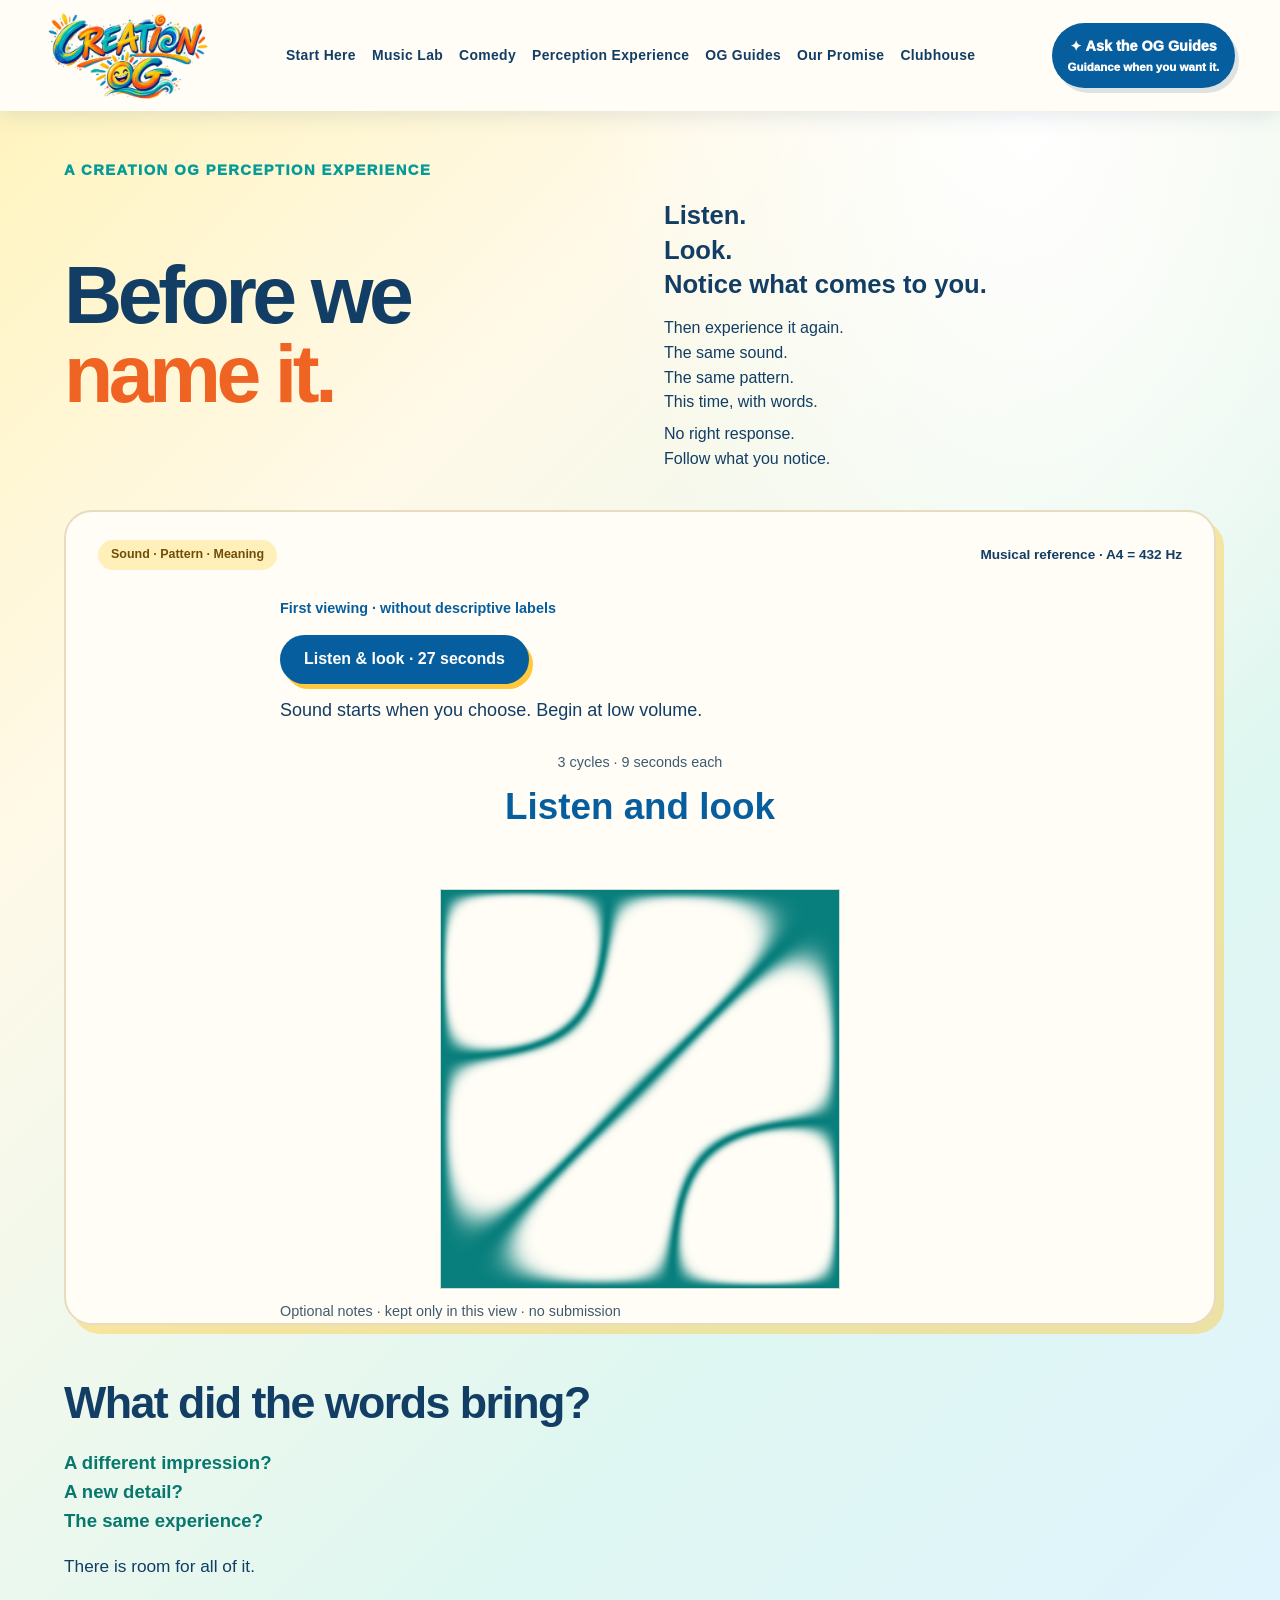
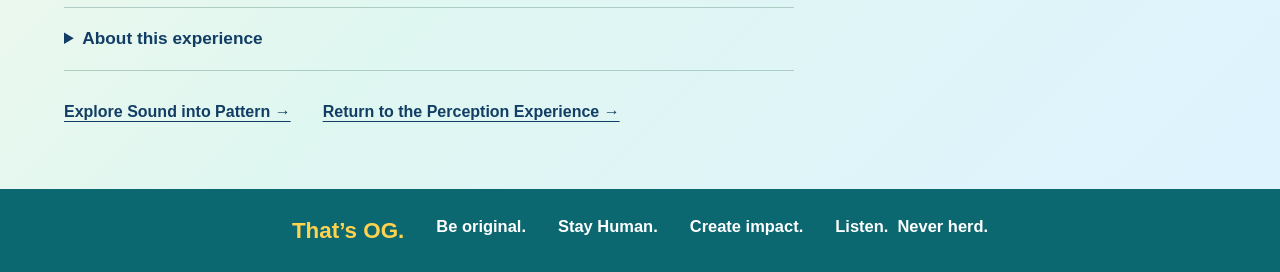
==== before-we-name-it/index.html @ 6d10de68 "Add Before We Name It perception experience with three-cycle comparisons" ====
<!doctype html>
<html lang="en"><head>
<meta charset="utf-8"><meta name="viewport" content="width=device-width, initial-scale=1">
<title>Before We Name It — Creation OG</title>
<meta name="description" content="Listen and look, then experience the same sound and pattern with words. A human-led exploration of perception and meaning from Creation OG.">
<link rel="canonical" href="https://www.creationog.com/before-we-name-it/">
<link rel="stylesheet" href="../assets/site.css">
<link rel="stylesheet" href="../assets/music-lab.css?v=20260930-law">
<link rel="stylesheet" href="../assets/comedy.css?v=20261001b">
<link rel="stylesheet" href="../assets/wave-mapping.css?v=20261022-brand1">
<link rel="stylesheet" href="../assets/before-we-name-it.css?v=20261022-1">
<script src="../assets/before-we-name-it.js?v=20261022-1" defer></script>
</head><body class="wave-page pattern-page" id="top">
<a class="wave-skip" href="#before-we-name-it">Skip to the listening experience</a>
<header class="site-nav"><a class="brand" href="../#top" aria-label="Creation OG home"><img src="../003_creation_og_wordmark.webp" alt="Creation OG"></a><nav aria-label="Main navigation"><a href="../#portals">Start Here</a><a href="../music-lab/">Music Lab</a><a href="../human-comedy-department/">Comedy</a><a href="../#perception">Perception Experience</a><a href="../#guides">OG Guides</a><a href="../#promise">Our Promise</a><a href="../#clubhouse">Clubhouse</a></nav><button class="guides-button" data-guides>✦ Ask the OG Guides<span>Guidance when you want it.</span></button></header>
<main class="wave-main">
<section class="wave-intro" aria-labelledby="meaning-title">
<p class="eyebrow">A CREATION OG PERCEPTION EXPERIENCE</p>
<h1 id="meaning-title">Before we <span>name it.</span></h1>
<div class="wave-intro-copy"><p class="wave-invitation">Listen.<br>Look.<br>Notice what comes to you.</p><p class="wave-intro-note">Then experience it again.<br>The same sound.<br>The same pattern.<br>This time, with words.</p><p class="wave-intro-note">No right response.<br>Follow what you notice.</p></div>
</section>
<section class="wave-experience meaning-experience" aria-label="Sound, pattern, and words">
<div class="wave-heading-row"><span class="wave-badge">Sound · Pattern · Meaning</span><span class="wave-tuning">Musical reference · A4 = 432 Hz</span></div>
<div id="before-we-name-it">
  <div id="meaning-step" class="text-small">First viewing · without descriptive labels</div>
  <div class="viz-controls" style="margin-top:16px">
    <button type="button" class="wave-listen" id="csp-play">Listen &amp; look · 27 seconds</button>
    <button type="button" class="wave-listen" id="meaning-next" hidden>Continue with labels</button>
  </div>
  <div id="csp-status" role="status" style="margin-top:12px;min-height:2em">Sound starts when you choose. Begin at low volume.</div>
  <div id="meaning-cycle" class="text-small text-center tabular-nums">3 cycles · 9 seconds each</div>
  <h2 id="meaning-label" aria-live="polite" class="text-center" style="min-height:2.5em;margin:12px 0 0">Listen and look</h2>
  <canvas id="csp-field" width="320" height="320" role="img" aria-label="An animated abstract pattern synchronized with the sound." style="display:block;width:min(100%,400px);height:auto;margin:12px auto;border:1px solid var(--border)"></canvas>
  <div id="meaning-before" hidden style="margin-top:16px">
    <label class="form-label" for="meaning-first">What did you notice before we gave it a name?</label>
    <textarea class="form-control" id="meaning-first" rows="3" placeholder="Your words, if you want to write them…" maxlength="4000" autocomplete="off"></textarea>
  </div>
  <div id="meaning-after" hidden style="margin-top:16px">
    <details style="margin-bottom:16px"><summary>Words shown during playback</summary><ol><li>Steady</li><li>Becoming less steady</li><li>Fluctuating</li><li>Becoming steadier</li><li>Steady again</li></ol></details>
    <label class="form-label" for="meaning-second">Did the words change what you noticed—or how you described it?</label>
    <textarea class="form-control" id="meaning-second" rows="3" placeholder="A difference, no difference, or uncertainty—all are welcome." maxlength="4000" autocomplete="off"></textarea>
  </div>
  <div class="text-small text-muted" style="margin-top:12px">Optional notes · kept only in this view · no submission</div>
  <span id="csp-color" aria-hidden="true" style="color:var(--viz-series-1);display:none"></span>
  <span id="csp-base" aria-hidden="true" style="color:var(--background);display:none"></span>
</div>
<noscript><p>This experience needs JavaScript to play the sound and changing pattern.</p></noscript>
</section>
<section class="wave-reflection"><h2>What did the words bring?</h2><p>A different impression?<br>A new detail?<br>The same experience?</p><p>There is room for all of it.</p>
<details class="wave-meaning"><summary>About this experience</summary><p>This is a small exploration of sound, language, and attention. Each viewing repeats the same nine-second sound and pattern three times. The second adds descriptive words.</p><p>Repetition and familiarity can also change what you notice. This experience invites reflection; it does not isolate or measure an effect caused by words.</p><p>The picture is a cymatics-inspired mathematical model, not a recording of sand or water. Its pattern follows the same signals used to make the sound.</p><p>Creation OG is a human-led exploration of music, meaning,<br>and connection through collaboration with AI.</p></details>
<div class="meaning-links"><a href="../sound-into-pattern/">Explore Sound into Pattern →</a><a href="../#perception">Return to the Perception Experience →</a></div>
</section></main>
<footer><strong>That’s OG.</strong><span>Be original.</span><span>Stay Human.</span><span>Create impact.</span><span>Listen.&nbsp;&nbsp;Never herd.</span></footer>
<div class="guides-panel" data-guides-panel hidden><button class="guides-close" data-guides-close aria-label="Close OG Guides preview">×</button><p class="eyebrow">OG GUIDES · FIRST-LOOK PREVIEW</p><h2>What are you bringing?</h2><p>This preview shows how different Guides can illuminate different parts of the same situation. <strong>It does not make the decision for you.</strong></p><div class="guide-starts"><button data-guide-mode="idea">I have an idea</button><button data-guide-mode="decision">I’m making a decision</button><button data-guide-mode="question">I have a question</button><button data-guide-mode="stuck">Something isn’t working</button><button data-guide-mode="curious">I’m just curious</button></div><div class="guide-response" data-guide-response><p><strong>Choose what you’re bringing.</strong></p><p>We’ll shine a few different lights on it.</p></div><p class="guides-boundary"><strong>First-look preview only.</strong> These are example Guide prompts, not the full OG Guides system. Nothing entered here is submitted or stored.</p></div><div class="guides-backdrop" data-guides-backdrop hidden></div>
<script src="../assets/first-encounter.js"></script>
<script src="../assets/launch-readiness.js"></script>
</body></html>
---- assets/site.css ----
:root{--ink:#123d64;--navy:#075e9e;--orange:#f06423;--sun:#ffc83d;--teal:#079b98;--cream:#fff8e8;--paper:#fffdf6;--purple:#7650a5;--line:#e7d7b7}*{box-sizing:border-box}html{scroll-behavior:smooth;scroll-padding-top:110px}body{margin:0;background:var(--cream);color:var(--ink);font-family:"Trebuchet MS",Arial,sans-serif;font-size:18px;line-height:1.6}img{display:block;max-width:100%;height:auto}a{color:inherit}button{font:inherit}.site-nav{position:sticky;top:0;z-index:50;min-height:92px;padding:9px 3vw;display:flex;align-items:center;gap:28px;background:rgba(255,253,246,.97);box-shadow:0 3px 22px #123d6420}.brand{width:195px}.site-nav nav{display:flex;justify-content:center;gap:28px;flex:1}.site-nav nav a{text-decoration:none;font-size:1rem;font-weight:900;white-space:nowrap}.guides-button,.primary-button{border:0;cursor:pointer;background:var(--navy);color:#fff;border-radius:999px;padding:14px 22px;font-weight:1000;box-shadow:4px 5px 0 #123d6424}.guides-button span{display:block;font-size:.72rem}.eyebrow{font-size:.96rem;letter-spacing:.12em;font-weight:1000;color:#d94d16;margin:0 0 12px}.welcome-threshold{min-height:calc(100vh - 92px);display:grid;grid-template-columns:1.08fr .92fr;align-items:center;gap:42px;padding:48px 5vw;background:radial-gradient(circle at 75% 22%,#fff 0 9%,transparent 31%),linear-gradient(135deg,#fff4bf,#fff9e8 44%,#dff7f1 74%,#dff3ff);overflow:hidden}.welcome-copy{max-width:900px}.welcome-overline{font-size:1.55rem;font-weight:1000;color:var(--teal);letter-spacing:.08em;margin:0 0 7px}.welcome-copy h1{font-size:clamp(5.2rem,8vw,8.7rem);line-height:.79;letter-spacing:-.06em;margin:.04em 0 .22em}.welcome-copy h1 em{font-style:normal;color:var(--orange)}.welcome-body{font-size:1.34rem;max-width:55ch;margin:0 0 16px}.welcome-what{font-size:1.13rem;line-height:1.45;max-width:760px;background:rgba(255,255,255,.84);padding:19px 22px;border-left:7px solid var(--sun);border-radius:0 18px 18px 0;box-shadow:0 8px 24px #123d6412}.welcome-what p{margin:0 0 8px}.welcome-what p:last-child{margin-bottom:0}.welcome-what strong:first-child{color:var(--teal);font-size:1.12em}.welcome-pledge{display:grid;grid-template-columns:repeat(5,minmax(0,1fr));gap:10px;margin:23px 0}.welcome-pledge span{display:flex;min-height:105px;flex-direction:column;justify-content:center;background:#fff;padding:13px 12px;border-radius:18px;border:1px solid #e8d8b6;box-shadow:0 7px 18px #123d6413;text-align:center}.welcome-pledge b{display:block;color:var(--teal);font-size:1.02rem;line-height:1.15;margin-bottom:6px}.welcome-pledge small{display:block;font-size:.78rem;line-height:1.3;color:#405b70}.welcome-actions{display:flex;gap:12px;flex-wrap:wrap}.welcome-enter,.welcome-guides{border:0;text-decoration:none;color:#fff;padding:14px 22px;border-radius:999px;font-weight:1000;cursor:pointer}.welcome-enter{background:var(--teal);box-shadow:5px 6px 0 var(--sun)}.welcome-guides{background:var(--navy)}.welcome-art{position:relative;min-height:590px;display:grid;place-items:center}.welcome-world{position:relative;width:min(520px,90%);aspect-ratio:1/1;display:grid;place-items:center}.welcome-world:before{content:"";position:absolute;inset:10%;border-radius:50%;background:radial-gradient(circle,#fff7b8 0 24%,#dff7f1 25% 47%,transparent 48%);box-shadow:0 0 70px #ffc83d55}.welcome-world img{position:relative;z-index:2;width:100%;filter:drop-shadow(0 16px 14px #123d641c)}.welcome-orbit{position:absolute;z-index:3;background:#fffdf6;border:2px solid #fff;padding:7px 11px;border-radius:999px;font-size:.75rem;font-weight:1000;letter-spacing:.08em;box-shadow:0 6px 14px #123d6420}.orbit-one{top:10%;left:3%;color:var(--purple);transform:rotate(-7deg)}.orbit-two{top:20%;right:-1%;color:var(--orange);transform:rotate(5deg)}.orbit-three{bottom:17%;left:-2%;color:var(--teal);transform:rotate(5deg)}.orbit-four{bottom:7%;right:6%;color:var(--navy);transform:rotate(-5deg)}.welcome-sign,.og-stamp{position:absolute;background:#fffdf6;padding:15px 18px;box-shadow:6px 7px 0 var(--sun);font-weight:900}.welcome-sign{right:2%;bottom:3%;transform:rotate(2deg)}.welcome-sign b,.og-stamp b{color:var(--orange)}.og-stamp{left:2%;top:4%;transform:rotate(-3deg)}.og-stamp b{display:block;font-size:1.3rem}.og-stamp span{font-size:.82rem}.section-intro{max-width:1000px;margin:0 auto 34px;text-align:center}.section-intro h2,.lab-copy h2,.guides-copy h2,.promise-copy h2{font-size:clamp(2.6rem,4.2vw,4.45rem);line-height:1;letter-spacing:-.04em;margin:.08em 0 .28em}.section-intro>p:not(.eyebrow){font-size:1.16rem;line-height:1.5;max-width:72ch;margin-left:auto;margin-right:auto}.portals-section{padding:82px 2.5vw 66px;background:linear-gradient(#f2eadb,#fff9ea 58%,#eaf5e5)}.portals-section .section-intro .eyebrow{font-size:1.12rem;color:#b93b10;letter-spacing:.13em;margin-bottom:10px;font-weight:1000}.portal-gallery{max-width:1610px;margin:auto;display:grid;grid-template-columns:repeat(5,minmax(0,1fr));gap:24px;align-items:start}.portal-card{border:0;background:transparent;padding:0;cursor:pointer;color:var(--ink);text-align:center;min-width:0}.portal-image{display:grid;place-items:end center;height:455px;padding:0 2px 14px;overflow:visible;transition:transform .22s ease,filter .22s ease}.portal-image img{width:100%;height:100%;object-fit:contain;object-position:center bottom;filter:drop-shadow(0 15px 12px rgba(18,61,100,.18));transform-origin:center bottom}.portal-card:nth-child(4) .portal-image img{transform:scale(.93)}.portal-card:nth-child(5) .portal-image img{transform:scale(.92)}.portal-card:hover .portal-image,.portal-card:focus-visible .portal-image{transform:translateY(-8px) scale(1.018);filter:brightness(1.04)}.portal-card:focus-visible{outline:3px solid var(--teal);outline-offset:8px;border-radius:18px}.portal-caption{display:flex;flex-direction:column;align-items:center;min-height:190px;padding:20px 8px 10px;border-top:2px solid rgba(18,61,100,.12)}.portal-caption b{font-size:1.16rem;line-height:1.18;max-width:22ch;letter-spacing:.005em;font-weight:1000}.portal-decision .portal-caption b{max-width:none;white-space:nowrap;font-size:1.08rem}.portal-caption small{font-size:.98rem;line-height:1.43;max-width:27ch;margin:10px auto 12px;color:#294b65}.portal-caption em{display:inline-flex;align-items:center;justify-content:center;min-height:32px;padding:4px 11px;border-radius:999px;background:rgba(240,100,35,.08);font-style:normal;font-size:.86rem;font-weight:1000;color:#d94d16;letter-spacing:.08em}.portal-law{display:flex;justify-content:center;align-items:center;gap:clamp(20px,3vw,50px);flex-wrap:wrap;margin:32px auto 0;font-size:1.2rem;line-height:1.35}.portal-law span{white-space:nowrap}.portal-law span:not(:last-child):after{content:"•";margin-left:clamp(20px,3vw,50px);color:var(--orange)}.portal-law b{color:var(--teal)}.number-lab-feature{padding:100px 6vw;display:grid;grid-template-columns:.92fr 1.08fr;gap:65px;align-items:center;background:linear-gradient(135deg,#dff6f3,#fff5ce)}.lab-art img{max-height:610px;margin:auto;filter:drop-shadow(0 18px 14px #123d6420)}.lab-copy>p{font-size:1.08rem}.lab-question{font-size:1.55rem!important;font-weight:1000;color:var(--purple);margin:.1em 0 .7em}.lab-lead,.lab-lead-second{font-size:1.25rem!important;font-weight:900;color:var(--teal);margin:.45em 0}.lab-lead-second{margin-top:1.15em}.lab-reassurance{margin:25px 0 20px;padding:19px 22px;background:rgba(255,255,255,.74);border-left:6px solid var(--sun);border-radius:0 16px 16px 0}.lab-reassurance p{font-size:1.08rem;margin:0 0 13px}.lab-reassurance p:last-child{margin-bottom:0}.lab-principles{display:flex;flex-wrap:wrap;gap:10px;margin:24px 0}.lab-principles span{background:#fff;padding:12px 16px;border-radius:999px;font-size:1rem;font-weight:900;box-shadow:0 5px 12px #123d6410}.lab-enter{display:inline-block;background:var(--purple);color:#fff;text-decoration:none;padding:15px 23px;border-radius:999px;font-weight:1000;box-shadow:5px 6px 0 var(--sun)}.guides-section{padding:90px 6vw;display:grid;grid-template-columns:.62fr 1.38fr;gap:65px;align-items:center;background:#fff}.guides-art{position:relative;display:grid;place-items:center}.guides-art img{max-height:390px;margin:70px auto 0}.og-guides-mark{position:absolute;top:0;left:50%;transform:translateX(-50%) rotate(-3deg);z-index:3;display:flex;align-items:center;gap:7px;background:#fff8d5;border:3px solid var(--sun);border-radius:26px;padding:8px 14px 8px 10px;box-shadow:6px 7px 0 #dcefe9;white-space:nowrap}.og-sun{display:grid;place-items:center;width:58px;height:58px;border-radius:50%;background:var(--sun);font-size:2.05rem;box-shadow:0 0 0 7px #ffdd62,0 0 0 11px #fff}.og-letters{font-size:2rem;font-weight:1000;color:var(--orange);letter-spacing:-.08em}.og-guides-word{font-size:1.2rem;font-weight:1000;color:var(--navy);letter-spacing:.08em}.guides-copy>p:not(.eyebrow){font-size:1.12rem;max-width:65ch}.guide-list{display:grid;grid-template-columns:1fr 1fr;gap:10px;margin:24px 0}.guide-list span{background:#eef8f5;padding:14px 16px;border-radius:14px}.guide-list b{color:var(--teal)}.guides-rule{font-size:1.2rem}.guides-rule strong{color:var(--orange)}.promise-section{padding:90px 5vw 65px;background:linear-gradient(#fff8e8,#fff)}.promise-copy{text-align:center;max-width:900px;margin:0 auto 38px}.promise-copy>p:not(.eyebrow){font-size:1.1rem}.promise-grid{max-width:1200px;margin:auto;display:grid;grid-template-columns:repeat(4,1fr);gap:15px}.promise-grid article{background:#fff;border:1px solid var(--line);padding:22px;border-radius:20px}.promise-grid b{color:var(--teal);font-size:1.08rem}.promise-grid p{font-size:.94rem}.promise-bottom{max-width:900px;margin:36px auto 0;display:flex;align-items:center;justify-content:center;gap:28px}.promise-bottom img{width:330px}.promise-bottom b{display:block;color:var(--orange);font-size:1.15rem}.promise-bottom span{font-size:.92rem}footer{background:#0b6870;color:#fff;padding:24px 5vw;display:flex;justify-content:center;gap:20px 32px;flex-wrap:wrap;font-weight:900}footer strong{color:#ffd34d;font-size:1.4rem}.guides-panel{position:fixed;z-index:101;right:26px;top:110px;width:min(580px,calc(100% - 52px));max-height:calc(100vh - 135px);overflow:auto;background:var(--paper);border-radius:30px;padding:38px;box-shadow:0 28px 90px #123d6450}.guides-panel h2{font-size:2.5rem;line-height:1}.guides-close{position:absolute;right:18px;top:12px;border:0;background:none;font-size:2.2rem;cursor:pointer}.guide-starts{display:grid;grid-template-columns:1fr 1fr;gap:9px}.guide-starts button{border:2px solid #d8e4e3;background:#eef8f5;border-radius:14px;padding:13px;font-weight:900;cursor:pointer;color:var(--ink)}.guide-starts button.active{border-color:var(--teal);background:#d8f0e8}.guide-response{background:#fff3cf;padding:20px;border-radius:16px;margin-top:15px}.guides-boundary{font-size:.82rem}.guides-backdrop{position:fixed;z-index:100;inset:0;background:#0a2a4250}[hidden]{display:none!important}@media(max-width:1250px){.welcome-threshold{grid-template-columns:1fr}.welcome-art{min-height:500px}.welcome-pledge{grid-template-columns:repeat(3,1fr)}.portal-gallery{grid-template-columns:repeat(3,minmax(0,1fr));max-width:1020px}.portal-image{height:500px}.portal-card:nth-child(4) .portal-image img,.portal-card:nth-child(5) .portal-image img{transform:scale(.96)}.portal-decision .portal-caption b{white-space:normal}.site-nav nav{gap:18px}}@media(max-width:900px){.site-nav nav{display:none}.guides-button{margin-left:auto}.number-lab-feature,.guides-section{grid-template-columns:1fr}.welcome-pledge{grid-template-columns:repeat(2,1fr)}.portal-gallery{grid-template-columns:repeat(2,minmax(0,1fr));max-width:720px}.portal-image{height:520px}.portal-card:nth-child(4) .portal-image img,.portal-card:nth-child(5) .portal-image img{transform:scale(.98)}.promise-grid{grid-template-columns:1fr 1fr}.desktop-break{display:none}}@media(max-width:620px){body{font-size:17px}.site-nav{position:relative}.brand{width:145px}.guides-button span{display:none}.welcome-threshold{padding:42px 20px;display:block}.welcome-copy h1{font-size:clamp(4.4rem,20vw,6.4rem)}.welcome-overline{font-size:1.2rem}.welcome-body{font-size:1.12rem}.welcome-pledge{grid-template-columns:1fr}.welcome-art{min-height:430px;margin-top:28px}.welcome-world{width:min(400px,94%)}.welcome-orbit{font-size:.68rem}.portals-section,.number-lab-feature,.guides-section,.promise-section{padding:68px 18px}.portal-gallery{grid-template-columns:1fr;max-width:410px}.portal-image{height:auto;max-height:590px}.portal-image img{height:auto;max-height:590px}.portal-card:nth-child(4) .portal-image img,.portal-card:nth-child(5) .portal-image img{transform:none}.portal-caption{min-height:auto;padding-bottom:30px}.portal-caption b{font-size:1.22rem}.portal-caption small{font-size:1.02rem}.portal-law{display:grid;gap:12px;font-size:1.08rem}.portal-law span:not(:last-child):after{content:"";margin:0}.guide-list,.promise-grid{grid-template-columns:1fr}.promise-bottom{display:block;text-align:center}.promise-bottom img{margin:auto}.guides-panel{right:12px;top:85px;width:calc(100% - 24px);padding:30px 20px}.guide-starts{grid-template-columns:1fr}.og-guides-mark{position:relative;top:auto;left:auto;transform:rotate(-3deg);margin-bottom:8px}.guides-art img{margin-top:12px}.desktop-break{display:none}}
---- assets/music-lab.css ----
/* Music Lab extends the existing Creation OG palette and open-door design. */
.music-home{display:grid;grid-template-columns:.8fr 1.2fr;align-items:center;gap:6vw;padding:85px 8vw;background:#fff6df}.music-home-art{max-width:480px;transform:rotate(-2deg)}.music-home-art img{border-radius:16px;box-shadow:12px 14px 0 #ffc83d}.music-home h2{font-size:clamp(2.5rem,4.4vw,4.7rem);line-height:1.05;letter-spacing:-.04em;margin:10px 0 24px}.music-home-copy>p:not(.eyebrow):not(.music-small){max-width:56ch;font-size:1.15rem}.music-button{display:inline-flex;align-items:center;justify-content:center;min-height:52px;border-radius:999px;background:#075e9e;color:white;padding:15px 24px;text-decoration:none;font-size:.93rem;font-weight:900;letter-spacing:.035em;box-shadow:5px 6px 0 #ffc83d;line-height:1.4;text-align:center}.music-button:hover{background:#123d64}.music-text-link{font-weight:900;text-underline-offset:5px}.music-small{font-size:.9rem;line-height:1.65;color:#405b70;max-width:76ch;margin-top:24px}.music-skip{position:fixed;top:12px;left:12px;z-index:100;padding:14px 22px;background:white;transform:translateY(-180%)}.music-skip:focus{transform:translateY(0)}.music-page .site-nav nav{justify-content:flex-end}.music-hero{display:grid;grid-template-columns:1.15fr .85fr;align-items:center;gap:6vw;padding:70px 7vw 85px;background:linear-gradient(125deg,#fff4bf,#fff9e8 56%,#e4f4ee)}.music-hero h1{font-size:clamp(3.1rem,5.25vw,5.7rem);line-height:1.06;letter-spacing:-.055em;margin:20px 0 28px}.music-hero h1 em{font-style:normal;color:#bf4618}.music-hero-copy>p:not(.eyebrow){max-width:53ch}.music-lead{font-size:1.35rem;line-height:1.55}.music-actions{display:flex;align-items:center;flex-wrap:wrap;gap:22px;margin:30px 0}.music-cover{margin:0;transform:rotate(2deg)}.music-cover img{border-radius:12px;box-shadow:14px 15px 0 #ffc83d}.music-cover figcaption{font-size:.94rem;text-align:center;margin:28px 0 0}.music-section{padding:85px max(7vw,calc((100vw - 1200px)/2))}.music-section h2,.music-closing h2{font-size:clamp(2.5rem,4.1vw,4.1rem);line-height:1.08;letter-spacing:-.04em;margin:12px 0 22px}.music-section h3{font-size:1.5rem;line-height:1.2;margin:12px 0 18px}.music-section-heading{max-width:850px;margin-bottom:28px}.music-listen{background:#fffdf6}.music-listen-layout{display:grid;grid-template-columns:1.45fr .8fr;gap:70px}.music-listen-layout p:first-child{margin-top:0}.music-companion{padding:32px;background:#eaf3ef;border-radius:18px;align-self:start}.music-companion a{font-weight:900;text-underline-offset:4px}.music-companion hr{border:0;border-top:1px solid #b5c8c0;margin:27px 0}.music-artful{background:#e6f3f0}.music-two-column{display:grid;grid-template-columns:1fr 1fr;gap:55px}.music-two-column p:first-child{margin-top:0}.music-credit-example{font-size:clamp(1.4rem,2.5vw,2.15rem);line-height:1.5;padding-top:25px;border-top:1px solid #a9c9c0;margin-top:32px}.music-credit-example span{display:block;font-size:.83rem;font-weight:900;letter-spacing:.12em;margin-bottom:16px;color:#3e6261}.music-collaborate{background:#fff4da}.music-collaborate>p{max-width:78ch}.music-three-steps{display:grid;grid-template-columns:repeat(3,1fr);gap:38px;margin:40px 0}.music-three-steps article{border-top:2px solid #dfcaa1;padding-top:22px}.music-three-steps article>span{font-size:1.4rem;color:#b33f13;font-weight:900}.music-three-steps p{font-size:1.04rem}.music-growthlight{background:#fffdf6}.music-growthlight>p{max-width:86ch}.music-offerings{display:grid;grid-template-columns:repeat(3,1fr);gap:35px;margin:40px 0}.music-offerings article{padding:24px 0;border-top:3px solid #079b98}.music-offerings p{font-size:1.02rem}.music-offerings .eyebrow{font-size:.84rem;color:#096c6a}.music-membership{border-top:1px solid #d5dccc;padding:18px 0 12px;max-width:90ch}.music-closing{padding:70px 7vw 80px;text-align:center;background:#e6f3f0}.music-closing .music-button{margin-top:16px}.music-page .eyebrow,.music-home .eyebrow{color:#b83f16}.music-page a:focus-visible,.music-home a:focus-visible{outline:4px solid #123d64;outline-offset:5px}.music-page section[id]{scroll-margin-top:110px}.site-nav nav{gap:20px}
@media(max-width:1250px){.music-hero{padding:55px 5vw 65px;gap:5vw}.music-section{padding:65px 6vw}.music-home{padding:65px 6vw}.music-hero h1{font-size:clamp(3rem,5.1vw,4.2rem)}.site-nav nav{gap:14px}.site-nav nav a{font-size:.9rem}}
@media(max-width:900px){.music-hero{grid-template-columns:1fr;padding:45px 7vw 60px}.music-cover{max-width:520px;width:90%;margin:15px auto}.music-hero-copy>p:not(.eyebrow){max-width:65ch}.music-home{gap:35px}.music-home h2{font-size:2.8rem}.music-listen-layout{gap:35px;grid-template-columns:1.2fr 1fr}.music-two-column{gap:30px}.music-offerings,.music-three-steps{gap:24px}.music-section h3{font-size:1.3rem}}
@media(max-width:680px){.music-home{grid-template-columns:1fr;padding:55px 24px;gap:40px}.music-home-art{width:88%;margin:auto}.music-home-copy h2{font-size:2.7rem}.music-hero{padding:35px 24px 50px}.music-hero h1{font-size:clamp(2.55rem,9.5vw,3.8rem)}.music-lead{font-size:1.2rem}.music-section{padding:55px 24px}.music-section h2{font-size:2.55rem}.music-listen-layout,.music-two-column,.music-offerings,.music-three-steps{grid-template-columns:1fr;gap:18px}.music-listen-layout{gap:30px}.music-actions{align-items:flex-start;flex-direction:column}.music-offerings{margin:25px 0}.music-offerings article{padding:20px 0 0}.music-three-steps{margin:28px 0 35px}.music-three-steps p{margin-bottom:4px}.music-button{max-width:100%;font-size:.86rem}.music-closing{padding:55px 24px}.music-page .site-nav .brand{width:165px}.music-cover figcaption{font-size:.84rem}.music-home .music-small{font-size:.86rem}}

/* Lead with AI & I AM, followed by Carry the Sun Home. */
.music-home{grid-template-columns:1.2fr 1fr}.music-home-pair{display:grid;grid-template-columns:1fr 1fr;gap:26px;max-width:700px;transform:none}.music-home-pair figure{margin:0;min-width:0}.music-home-pair a{text-decoration:none}.music-home-pair img{box-shadow:7px 8px 0 #ffc83d}.music-home-pair figcaption{font-weight:900;font-size:1rem;line-height:1.4;margin-top:22px}.music-home-pair figcaption span{display:block;font-size:.9rem;color:#075e9e;margin-top:8px}.music-track-feature{display:grid;grid-template-columns:.85fr 1.25fr;align-items:center;gap:5vw;border-top:1px solid #e7d7b7}.music-track-art img{border-radius:14px;box-shadow:9px 10px 0 #ffc83d}.music-cover a{display:block;border-radius:12px}
@media(max-width:1000px){.music-home{grid-template-columns:1fr}.music-home-pair{width:100%;margin:0 auto}.music-home-copy{max-width:750px}.music-track-feature{gap:35px;grid-template-columns:.8fr 1.2fr}}
@media(max-width:680px){.music-home-pair{grid-template-columns:1fr;gap:38px;width:88%;max-width:390px}.music-home-pair figcaption{margin-top:20px}.music-track-feature{grid-template-columns:1fr;gap:38px}.music-track-art{width:90%;max-width:390px;margin:0 auto}}

/* Three featured releases, in the creator's chosen order. */
.music-home{grid-template-columns:1.65fr 1fr}.music-home-pair{grid-template-columns:repeat(3,minmax(0,1fr));max-width:950px;gap:22px}.music-law-feature{background:#fff4da}
@media(max-width:1000px){.music-home{grid-template-columns:1fr}}
@media(max-width:680px){.music-home-pair{grid-template-columns:1fr;max-width:390px;gap:38px}}
---- assets/comedy.css ----
.comedy-home,.comedy-hero{background:radial-gradient(ellipse at 80% 30%,#6c281d 0,transparent 60%),#28120f;color:#fff3d5;display:grid;grid-template-columns:1.1fr 1fr;gap:6vw;align-items:center;padding:72px 7vw;position:relative}
.comedy-home{border-top:7px solid #d0a354;border-bottom:7px solid #d0a354}
.comedy-home h2,.comedy-hero h1{font-family:Georgia,"Times New Roman",serif;line-height:1.04;letter-spacing:-.035em;font-size:clamp(2.7rem,4.6vw,5.2rem);margin:12px 0 24px;color:#ffe4a5}
.comedy-home p,.comedy-hero p{max-width:55ch}
.comedy-home .eyebrow,.comedy-hero .eyebrow{color:#f4c875}
.comedy-home-art{display:block;max-width:520px;width:100%;margin:auto;transform:rotate(2deg);box-shadow:0 18px 55px #0006;border:1px solid #bd955e}
.comedy-home-art img{width:100%}
.comedy-actions{display:flex;flex-wrap:wrap;gap:18px;align-items:center;margin:26px 0}
.comedy-button{display:inline-block;background:#f3c970;color:#301712;text-decoration:none;padding:14px 22px;border-radius:6px;border:2px solid #f3c970;font-weight:900;font-size:.94rem;line-height:1.45;box-shadow:4px 5px 0 #0003}
.comedy-button:hover{background:#ffe1a1;border-color:#ffe1a1;transform:translateY(-2px)}
.comedy-link{font-weight:900;text-underline-offset:5px}
.comedy-home-links{display:flex;flex-wrap:wrap;gap:10px 20px;font-size:.93rem;margin-top:25px}
.comedy-small{font-size:.87rem;line-height:1.6;opacity:.85}
.comedy-page{background:#fff8e9;color:#37231b}
.comedy-page .site-nav{color:#123d64}
.comedy-page .brand{flex-shrink:0}
.comedy-page :focus-visible,.comedy-home :focus-visible{outline:3px solid #dc813a;outline-offset:5px}
.comedy-skip{position:fixed;top:-100px;left:20px;z-index:110;background:#fff3d5;color:#28120f;padding:12px 20px}
.comedy-skip:focus{top:12px}
.comedy-hero{padding:65px 7vw;min-height:650px}
.comedy-hero-art{margin:0;max-width:570px;justify-self:end;border:1px solid #bd955e;box-shadow:0 18px 55px #0006}
.comedy-hero-art img{width:100%}
.comedy-lead{font-size:1.3rem;line-height:1.55}
.comedy-marquee{padding:20px 24px;text-align:center;background:#edd9aa;color:#553a22;letter-spacing:.08em;font-size:.82rem;font-weight:900;border-bottom:1px solid #cfb881}
.comedy-program{padding:65px 7vw 80px;max-width:1600px;margin:auto}
.comedy-program .eyebrow,.comedy-about .eyebrow{color:#8d3b2a}
.comedy-program>h2,.comedy-about h2{font:700 clamp(2.3rem,4vw,3.6rem)/1.1 Georgia,serif;margin:10px 0 20px;letter-spacing:-.025em}
.comedy-program-nav{display:flex;flex-wrap:wrap;gap:10px;margin:24px 0 40px}
.comedy-program-nav a{padding:9px 15px;border:1px solid #cba86b;text-decoration:none;font-size:.9rem;font-weight:900;border-radius:4px;background:#fffdf7}
.comedy-show{display:grid;grid-template-columns:minmax(0,.85fr) minmax(0,1.25fr);align-items:center;gap:5vw;padding:50px 0;border-top:1px solid #dbc9a4;scroll-margin-top:115px}
.comedy-show figure{margin:0;max-width:470px;width:100%}
.comedy-show figure img{width:100%;border:1px solid #c9a575;box-shadow:8px 10px 0 #ead8b3}
.comedy-show figcaption{font-size:.76rem;color:#705a46;margin-top:18px;letter-spacing:.03em}
.comedy-show h3{font-family:Georgia,serif;font-size:clamp(2rem,3.2vw,3.2rem);line-height:1.12;margin:8px 0 18px;letter-spacing:-.025em}
.comedy-show h3 span{display:block;font-size:.63em;line-height:1.3;margin-top:8px;font-style:italic;font-weight:400}
.comedy-show .comedy-hook{font-size:1.25rem;font-weight:900;line-height:1.4}
.comedy-show .comedy-number{font-size:.78rem;color:#8d3b2a;font-weight:900;letter-spacing:.12em}
.comedy-show p{max-width:64ch}
.comedy-player{width:100%;height:166px;border:0;display:block;background:#f0e7d5;margin:25px 0 12px;border-radius:6px}
.comedy-show .comedy-button{background:#803b2c;border-color:#803b2c;color:#fff6e1;font-size:.85rem;padding:11px 18px;box-shadow:3px 4px 0 #e5d0a7}
.comedy-show .comedy-button:hover{background:#622a20}
.comedy-show .comedy-actions{margin:18px 0 0;font-size:.92rem}
.comedy-about{padding:65px 7vw;background:#f0e3c7;border-top:1px solid #dbc9a4;display:grid;grid-template-columns:1fr 1fr;gap:6vw}
.comedy-about p{max-width:65ch}.comedy-about .comedy-credit{font-weight:900}
.comedy-curtain{background:#28120f;color:#fff0d0;text-align:center;padding:60px 24px}
.comedy-curtain h2{font:700 clamp(2rem,3.5vw,3.2rem)/1.15 Georgia,serif;margin:0 0 18px;color:#f3c970}
.comedy-page footer{background:#1e100d;color:#f9e8ca;font-size:.9rem}
@media(min-width:1101px){body:not(.comedy-page):not(.music-page)>.site-nav{gap:20px}body:not(.comedy-page):not(.music-page)>.site-nav .brand{flex:0 0 165px}body:not(.comedy-page):not(.music-page)>.site-nav nav{gap:16px}body:not(.comedy-page):not(.music-page)>.site-nav nav a{font-size:.87rem}body:not(.comedy-page):not(.music-page)>.site-nav .guides-button{flex-shrink:0;font-size:.9rem;padding:12px 16px}}
@media(max-width:1100px){body>.site-nav nav{gap:14px}body>.site-nav nav a{font-size:.88rem}.comedy-home,.comedy-hero{gap:35px}.comedy-home h2,.comedy-hero h1{font-size:3.5rem}}
@media(max-width:800px){.comedy-home,.comedy-hero{grid-template-columns:1fr;padding:50px 24px;gap:35px}.comedy-home-art,.comedy-hero-art{max-width:470px;justify-self:center}.comedy-home-art{transform:none}.comedy-hero{min-height:0}.comedy-hero h1,.comedy-home h2{font-size:clamp(2.7rem,8.8vw,4rem)}.comedy-program{padding:48px 24px}.comedy-show{grid-template-columns:1fr;gap:30px;padding:38px 0}.comedy-show figure{max-width:420px;margin:auto}.comedy-about{grid-template-columns:1fr;gap:20px;padding:48px 24px}.comedy-lead{font-size:1.17rem}.comedy-marquee{font-size:.73rem;letter-spacing:.04em}.comedy-program-nav{gap:8px}.comedy-program-nav a{font-size:.83rem}.comedy-show h3{font-size:2.5rem}}
@media(prefers-reduced-motion:reduce){.comedy-button:hover{transform:none}}
---- assets/wave-mapping.css ----
.wave-page{background:var(--cream);color:var(--ink)}
.wave-page button,.wave-page input,.wave-page summary{-webkit-tap-highlight-color:transparent}
.wave-skip{position:absolute;left:16px;top:-90px;padding:12px 16px;background:var(--paper);z-index:100}
.wave-skip:focus{top:12px}
.wave-main{padding:0 0 64px;background:radial-gradient(ellipse at 80% 0,#fff 0,transparent 30%),linear-gradient(135deg,#fff4bf 0,#fff9e8 25%,#dff7f1 65%,#dff3ff 100%)}
.wave-intro,.wave-experience,.wave-reflection{width:min(90%,1200px);margin-left:auto;margin-right:auto}
.wave-intro{display:grid;grid-template-columns:1fr 1fr;column-gap:48px;align-items:center;padding:48px 0 38px}
.wave-intro .eyebrow{grid-column:1/-1;color:var(--teal);font-size:.92rem;letter-spacing:.1em;margin:0 0 16px}
.wave-intro h1{font-size:clamp(3.3rem,6.3vw,5.6rem);line-height:.98;letter-spacing:-.055em;margin:0;text-wrap:balance}
.wave-intro h1 span{display:block;color:var(--orange)}
.wave-invitation{font-size:clamp(1.35rem,2vw,1.65rem);font-weight:900;line-height:1.35;margin:0 0 14px;color:var(--ink);text-wrap:balance}
.wave-invitation span{display:inline-block}
.wave-intro-note{font-size:1rem;line-height:1.55;margin:0;max-width:52ch;text-wrap:pretty}
.wave-intro-note+.wave-intro-note{margin-top:7px}
.wave-experience{background:var(--paper);padding:28px 32px 0;border:2px solid #e8dcc0;border-radius:28px;box-shadow:8px 9px 0 #ffc83d70}
.wave-heading-row{display:flex;align-items:center;justify-content:space-between;gap:10px 20px;flex-wrap:wrap;margin-bottom:22px}
.wave-badge{padding:5px 13px;border-radius:999px;background:#fff0ba;color:#704e08;font-size:.78rem;font-weight:900}
.wave-tuning{font-size:.85rem;color:var(--ink);font-weight:900}
.wave-presets{display:grid;grid-template-columns:repeat(5,minmax(0,1fr));gap:12px}
.wave-presets button{min-height:48px;padding:11px 12px;border:2px solid #c9dcd9;border-radius:14px;background:#eff8f4;color:var(--ink);font-size:.95rem;font-weight:900;line-height:1.25;cursor:pointer;transition:background .15s,border-color .15s}
.wave-presets button:hover{background:#dff4ec;border-color:var(--teal)}
.wave-presets button[aria-pressed="true"]{background:var(--navy);color:#fff;border-color:var(--navy);box-shadow:3px 4px 0 #ffc83d95}
.wave-detail{font-size:1.08rem;font-weight:900;line-height:1.5;min-height:1.5em;margin:22px 0 18px;text-wrap:pretty}
.wave-interference-control{background:#e7f5ee;border:1px solid #c6ded4;border-radius:16px;padding:16px 20px;margin:0 0 22px}
.wave-interference-control label{display:flex;justify-content:space-between;gap:12px;font-size:.95rem;font-weight:900}
.wave-interference-control output{font-variant-numeric:tabular-nums}
.wave-interference-control input{display:block;width:100%;height:42px;margin:2px 0;accent-color:var(--purple);cursor:pointer}
.wave-interference-control p{font-size:.85rem;line-height:1.5;margin:0;color:var(--ink);text-wrap:pretty}
.wave-listen-row{display:flex;align-items:center;flex-wrap:wrap;gap:12px 20px;margin-bottom:24px}
.wave-listen{border:0;border-radius:999px;background:var(--navy);color:#fff;font-size:1rem;font-weight:900;padding:13px 24px;min-height:48px;cursor:pointer;box-shadow:4px 5px 0 var(--sun)}
.wave-listen:hover{background:#084d7e}
.wave-audio-status{font-size:.85rem;color:#405b70;flex:1 1 220px;text-wrap:pretty}
.wave-legend{display:flex;flex-wrap:wrap;gap:8px 24px;font-size:.8rem;line-height:1.4}
.wave-legend>span{display:inline-flex;align-items:center;gap:8px}
.wave-key{display:inline-block;width:26px;border-top:3px solid}
.wave-key-a{border-color:#075e9e}.wave-key-b{border-color:#b24810;border-top-style:dashed}.wave-key-sum{border-color:#08776d}.wave-key-interference{border-color:#7650a5}
.wave-plot{width:100%;min-width:0;margin-top:20px}
.wave-chart{display:block;width:100%;height:auto;overflow:visible}
.wave-chart text{fill:var(--ink);font:13px "Trebuchet MS",Arial,sans-serif}
.wave-chart .wave-panel-title{font-weight:900}
.wave-chart path{fill:none;vector-effect:non-scaling-stroke}
.wave-settings{margin-top:14px;border-top:1px solid var(--line)}
.wave-settings summary{padding:22px 0;min-height:48px;font-size:1.05rem;font-weight:900;cursor:pointer}
.wave-settings-note{font-size:.9rem;color:#405b70;margin:0 0 22px;max-width:75ch;text-wrap:pretty}
.wave-control-grid{display:grid;grid-template-columns:repeat(2,minmax(0,1fr));gap:24px 34px}
.wave-control-grid>section,.wave-control-grid>div{min-width:0}
.wave-control-grid h2{font-size:1.3rem;margin:0 0 12px}
.wave-control-grid label{display:flex;justify-content:space-between;flex-wrap:wrap;gap:4px 12px;font-size:.9rem;line-height:1.4}
.wave-control-grid output{font-variant-numeric:tabular-nums;font-weight:900}
.wave-control-grid input[type="range"]{display:block;width:100%;min-width:0;height:42px;margin:2px 0 10px;accent-color:var(--navy);cursor:pointer}
.wave-extra-controls{padding-top:9px;padding-bottom:15px}
.wave-reflection{margin-top:52px;font-size:1.08rem}
.wave-reflection h2{font-size:clamp(1.9rem,3.6vw,2.8rem);line-height:1.12;letter-spacing:-.035em;margin:0 0 22px;text-wrap:balance}
.wave-reflection>p,.wave-meaning{max-width:76ch}
.wave-reflection p{margin:0 0 18px;text-wrap:pretty}
.wave-reflection>p:first-of-type{font-size:1.16rem;line-height:1.55;color:#08776d;font-weight:900;max-width:65ch}
.wave-boundary{font-size:.92rem;color:#405b70}
.wave-reflection a{font-weight:900;text-decoration-thickness:1px;text-underline-offset:4px}
.wave-reflection>a{display:inline-block;margin-top:4px;color:var(--navy)}
.wave-meaning{border-top:1px solid #aecdc4;border-bottom:1px solid #aecdc4;margin:26px 0}
.wave-meaning summary{padding:18px 0;cursor:pointer;font-weight:900;line-height:1.5}
.wave-meaning p{font-size:1rem}
.wave-meaning .wave-reading{font-size:.85rem;color:#405b70}
@media(max-width:900px){.wave-intro{column-gap:30px}.wave-desktop-break{display:none}.wave-presets{gap:8px}.wave-presets button{font-size:.88rem;padding:10px 6px}}
@media(max-width:680px){.wave-main{padding-bottom:42px}.wave-intro{grid-template-columns:1fr;padding:32px 0 28px;gap:0}.wave-intro .eyebrow{font-size:.75rem;max-width:30ch;margin-bottom:16px}.wave-intro h1{font-size:clamp(3.1rem,12vw,4.8rem);margin:0 0 24px}.wave-intro h1 span{display:inline}.wave-intro-copy{max-width:48ch}.wave-invitation{font-size:1.35rem;max-width:25ch}.wave-experience{padding:22px 20px 0;border-radius:22px;box-shadow:5px 6px 0 #ffc83d70}.wave-presets{grid-template-columns:repeat(2,minmax(0,1fr));gap:10px}.wave-presets button{font-size:.95rem;padding:11px 9px}.wave-heading-row{margin-bottom:20px}.wave-control-grid{grid-template-columns:1fr;gap:16px}.wave-detail{font-size:1rem}.wave-interference-control{padding:14px}.wave-listen-row{gap:16px}.wave-reflection{margin-top:40px;font-size:1rem}.wave-reflection>p:first-of-type{font-size:1.08rem}}
@media(max-width:400px){.wave-intro,.wave-experience,.wave-reflection{width:calc(100% - 32px)}.wave-experience{padding:20px 14px 0}.wave-presets{gap:8px}.wave-presets button{font-size:.88rem;padding:10px 6px}.wave-tuning{font-size:.8rem}.wave-legend{gap:8px 13px;font-size:.76rem}.wave-key{width:19px}.wave-interference-control{padding:12px}.wave-interference-control label{font-size:.88rem}}
@media(prefers-reduced-motion:reduce){.wave-page{scroll-behavior:auto}.wave-presets button{transition:none}}
---- assets/before-we-name-it.css ----
#before-we-name-it{--viz-series-1:#087f7c;--background:var(--paper);--border:#c6ded4;max-width:720px;margin:0 auto}
#before-we-name-it [hidden]{display:none!important}
.meaning-experience .wave-heading-row{margin-bottom:28px}
#before-we-name-it .viz-controls{display:flex;flex-wrap:wrap;gap:12px}
#before-we-name-it button{line-height:1.4;max-width:100%}
#meaning-step{font-weight:800;color:var(--navy)}
#before-we-name-it .text-small{font-size:.9rem;line-height:1.5}
#before-we-name-it .text-center{text-align:center}
#meaning-cycle{font-variant-numeric:tabular-nums;color:#405b70;margin-top:20px}
#meaning-label{font-size:clamp(1.6rem,5vw,2.3rem);line-height:1.2;color:var(--navy);text-wrap:balance}
#before-we-name-it .form-label{display:block;font-weight:800;line-height:1.5;margin-bottom:10px}
#before-we-name-it textarea{display:block;box-sizing:border-box;width:100%;padding:14px;font:inherit;font-size:1rem;line-height:1.5;border:1px solid #9aafa8;border-radius:12px;background:#fffef9;color:var(--ink);resize:vertical}
#before-we-name-it summary{cursor:pointer;font-weight:800;line-height:1.5;padding:12px 0}
#before-we-name-it li{line-height:1.7}
#before-we-name-it .text-muted{color:#405b70}
.meaning-links{display:flex;flex-wrap:wrap;gap:18px 32px;font-size:1rem;margin-top:28px}
@media(max-width:480px){#before-we-name-it button{font-size:.9rem;padding:13px 16px}.meaning-experience .wave-heading-row{gap:12px}}
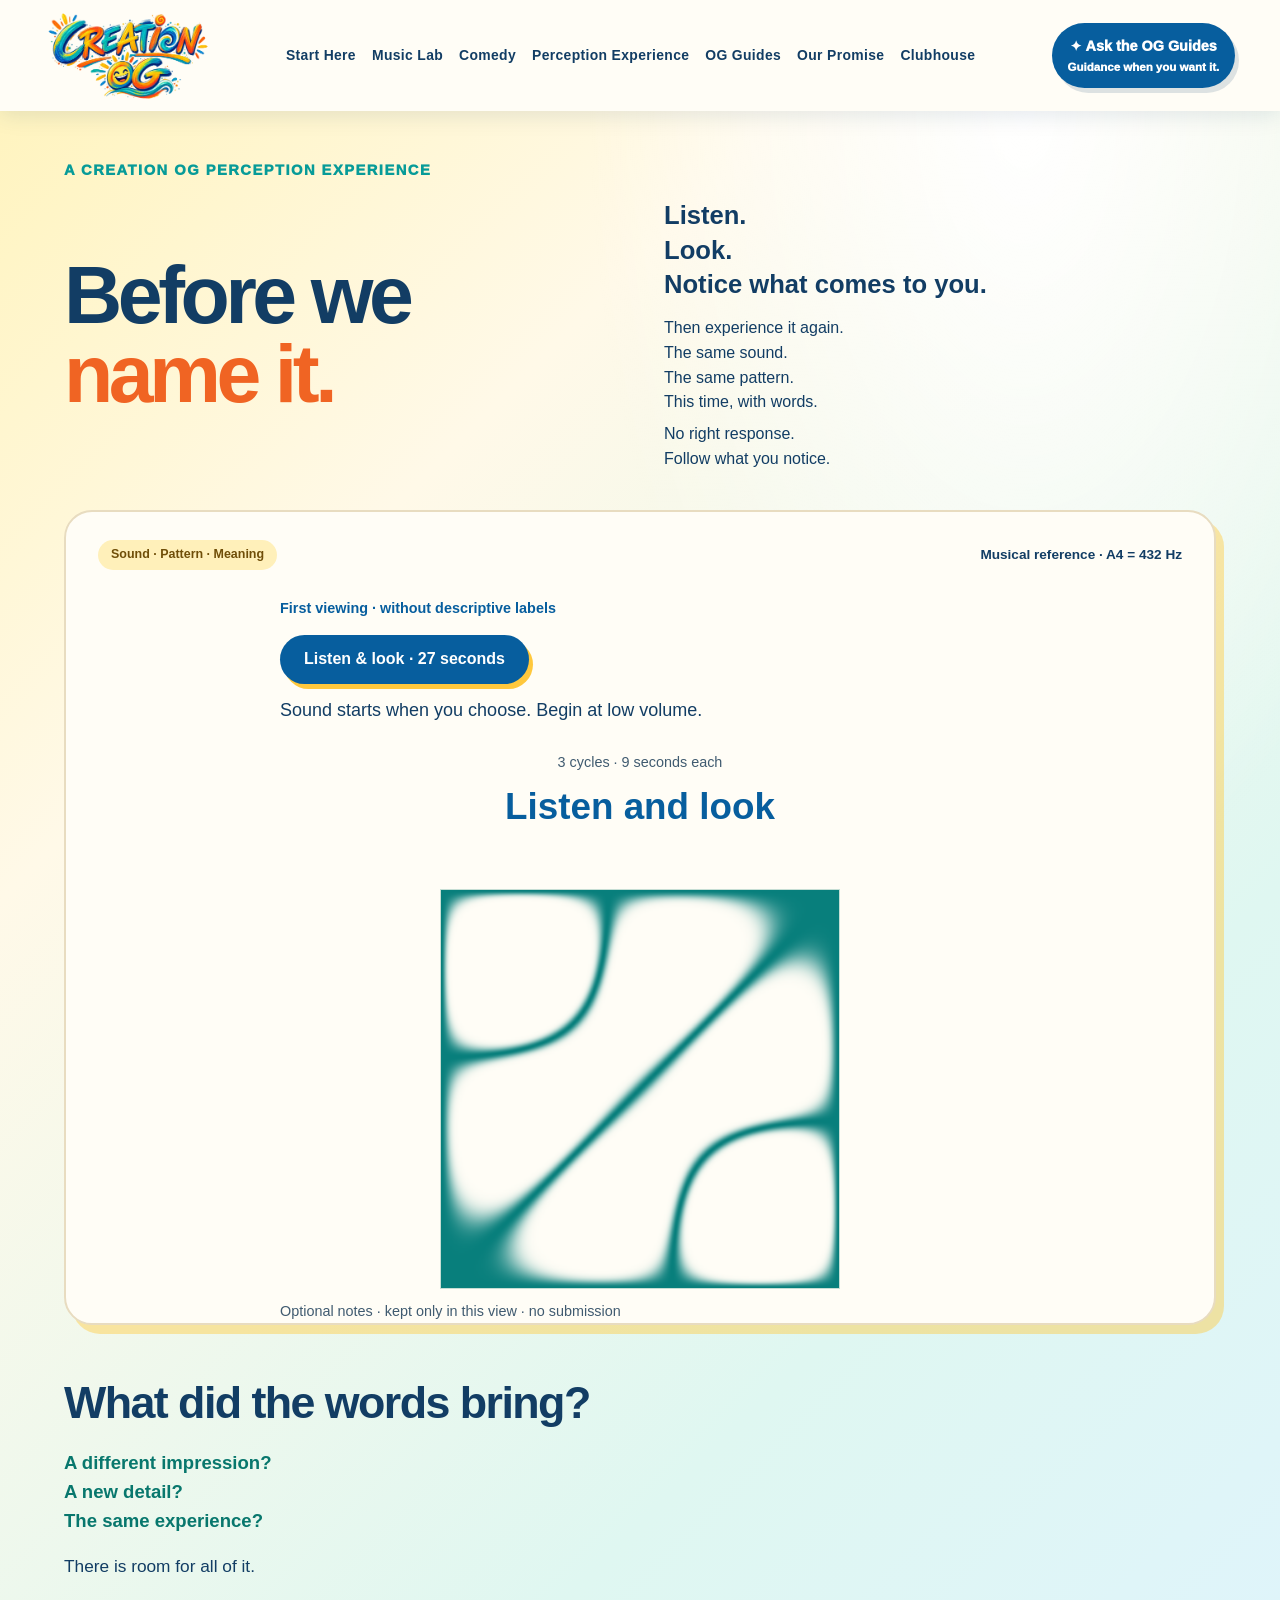
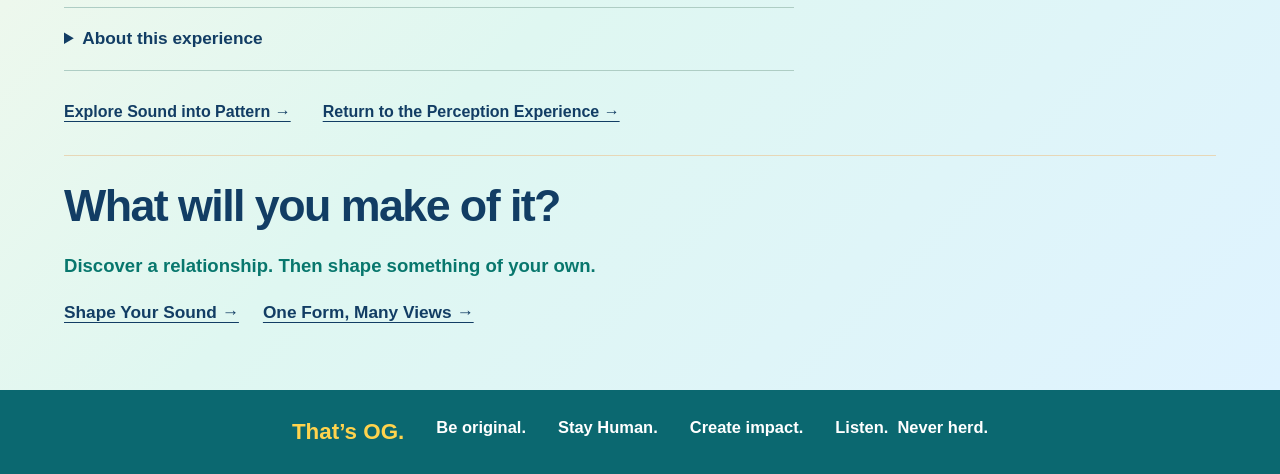
==== commit e6a1ed5c: "Add sound and geometry experiences for discovering and creating patterns" ====
--- a/before-we-name-it/index.html
+++ b/before-we-name-it/index.html
@@ -10,6 +10,7 @@
 <link rel="stylesheet" href="../assets/wave-mapping.css?v=20261022-brand1">
 <link rel="stylesheet" href="../assets/before-we-name-it.css?v=20261022-1">
 <script src="../assets/before-we-name-it.js?v=20261022-1" defer></script>
+  <link rel="stylesheet" href="../assets/perception-paths.css?v=20261027-1">
 </head><body class="wave-page pattern-page" id="top">
 <a class="wave-skip" href="#before-we-name-it">Skip to the listening experience</a>
 <header class="site-nav"><a class="brand" href="../#top" aria-label="Creation OG home"><img src="../003_creation_og_wordmark.webp" alt="Creation OG"></a><nav aria-label="Main navigation"><a href="../#portals">Start Here</a><a href="../music-lab/">Music Lab</a><a href="../human-comedy-department/">Comedy</a><a href="../#perception">Perception Experience</a><a href="../#guides">OG Guides</a><a href="../#promise">Our Promise</a><a href="../#clubhouse">Clubhouse</a></nav><button class="guides-button" data-guides>✦ Ask the OG Guides<span>Guidance when you want it.</span></button></header>
@@ -49,7 +50,8 @@
 <section class="wave-reflection"><h2>What did the words bring?</h2><p>A different impression?<br>A new detail?<br>The same experience?</p><p>There is room for all of it.</p>
 <details class="wave-meaning"><summary>About this experience</summary><p>This is a small exploration of sound, language, and attention. Each viewing repeats the same nine-second sound and pattern three times. The second adds descriptive words.</p><p>Repetition and familiarity can also change what you notice. This experience invites reflection; it does not isolate or measure an effect caused by words.</p><p>The picture is a cymatics-inspired mathematical model, not a recording of sand or water. Its pattern follows the same signals used to make the sound.</p><p>Creation OG is a human-led exploration of music, meaning,<br>and connection through collaboration with AI.</p></details>
 <div class="meaning-links"><a href="../sound-into-pattern/">Explore Sound into Pattern →</a><a href="../#perception">Return to the Perception Experience →</a></div>
-</section></main>
+</section><section class="wave-reflection perception-continue" aria-label="Continue discovering and creating"><h2>What will you make of it?</h2><p>Discover a relationship. Then shape something of your own.</p><div class="perception-continue-links"><a href="../shape-your-sound/">Shape Your Sound →</a><a href="../one-form-many-views/">One Form, Many Views →</a></div></section>
+</main>
 <footer><strong>That’s OG.</strong><span>Be original.</span><span>Stay Human.</span><span>Create impact.</span><span>Listen.&nbsp;&nbsp;Never herd.</span></footer>
 <div class="guides-panel" data-guides-panel hidden><button class="guides-close" data-guides-close aria-label="Close OG Guides preview">×</button><p class="eyebrow">OG GUIDES · FIRST-LOOK PREVIEW</p><h2>What are you bringing?</h2><p>This preview shows how different Guides can illuminate different parts of the same situation. <strong>It does not make the decision for you.</strong></p><div class="guide-starts"><button data-guide-mode="idea">I have an idea</button><button data-guide-mode="decision">I’m making a decision</button><button data-guide-mode="question">I have a question</button><button data-guide-mode="stuck">Something isn’t working</button><button data-guide-mode="curious">I’m just curious</button></div><div class="guide-response" data-guide-response><p><strong>Choose what you’re bringing.</strong></p><p>We’ll shine a few different lights on it.</p></div><p class="guides-boundary"><strong>First-look preview only.</strong> These are example Guide prompts, not the full OG Guides system. Nothing entered here is submitted or stored.</p></div><div class="guides-backdrop" data-guides-backdrop hidden></div>
 <script src="../assets/first-encounter.js"></script>
--- a/assets/perception-paths.css
+++ b/assets/perception-paths.css
@@ -0,0 +1,20 @@
+.perception-paths{padding:74px 6vw 86px;background:var(--paper);border-top:1px solid var(--line)}
+.perception-paths-inner{max-width:1200px;margin:auto}
+.perception-paths .eyebrow{color:#08776d}
+.perception-paths h2{font-size:clamp(2.4rem,4.3vw,4.1rem);line-height:1.03;letter-spacing:-.045em;max-width:22ch;margin:0 0 22px;text-wrap:balance}
+.perception-paths-lead{font-size:1.18rem;line-height:1.6;max-width:65ch;margin-bottom:32px}
+.perception-paths-grid{display:grid;grid-template-columns:1fr 1fr;gap:28px}
+.perception-path{display:flex;flex-direction:column;border:2px solid #c4ded7;border-radius:24px;padding:28px;background:linear-gradient(145deg,#e5f6ef,#fffdf6);box-shadow:6px 7px 0 #ffc83d65;min-width:0}
+.perception-path:nth-child(2){background:linear-gradient(145deg,#edf0ff,#fffdf6);border-color:#d3c8e6}
+.perception-path .path-marker{font-size:.8rem;color:#405b70;font-weight:900;letter-spacing:.07em;margin:0 0 16px}
+.perception-path h3{font-size:clamp(1.7rem,2.6vw,2.35rem);line-height:1.1;letter-spacing:-.035em;margin:0 0 16px}
+.perception-path>p{margin:0 0 22px;max-width:43ch;line-height:1.55}
+.perception-path .path-actions{display:flex;flex-wrap:wrap;gap:8px;margin:0 0 24px;list-style:none;padding:0}
+.perception-path .path-actions li{font-size:.82rem;border:1px solid #c5d6d6;border-radius:999px;padding:5px 11px;background:#fff9;font-weight:900}
+.perception-path a{margin-top:auto;align-self:flex-start;background:var(--navy);color:white;padding:13px 20px;border-radius:999px;min-height:48px;font-size:.95rem;font-weight:900;text-decoration:none;box-shadow:3px 4px 0 var(--sun)}
+.perception-path a:hover{background:#084d7e}
+.perception-paths-note{color:#405b70;font-size:.9rem;margin:28px 0 0}
+.perception-continue{border-top:1px solid var(--line);margin-top:30px;padding-top:24px}
+.perception-continue p{font-weight:900}
+.perception-continue-links{display:flex;flex-wrap:wrap;gap:12px 24px}
+@media(max-width:680px){.perception-paths{padding:48px 6vw 58px}.perception-paths-grid{grid-template-columns:1fr;gap:24px}.perception-path{padding:24px}.perception-path a{width:100%;text-align:center}.perception-paths-lead{font-size:1.08rem}}
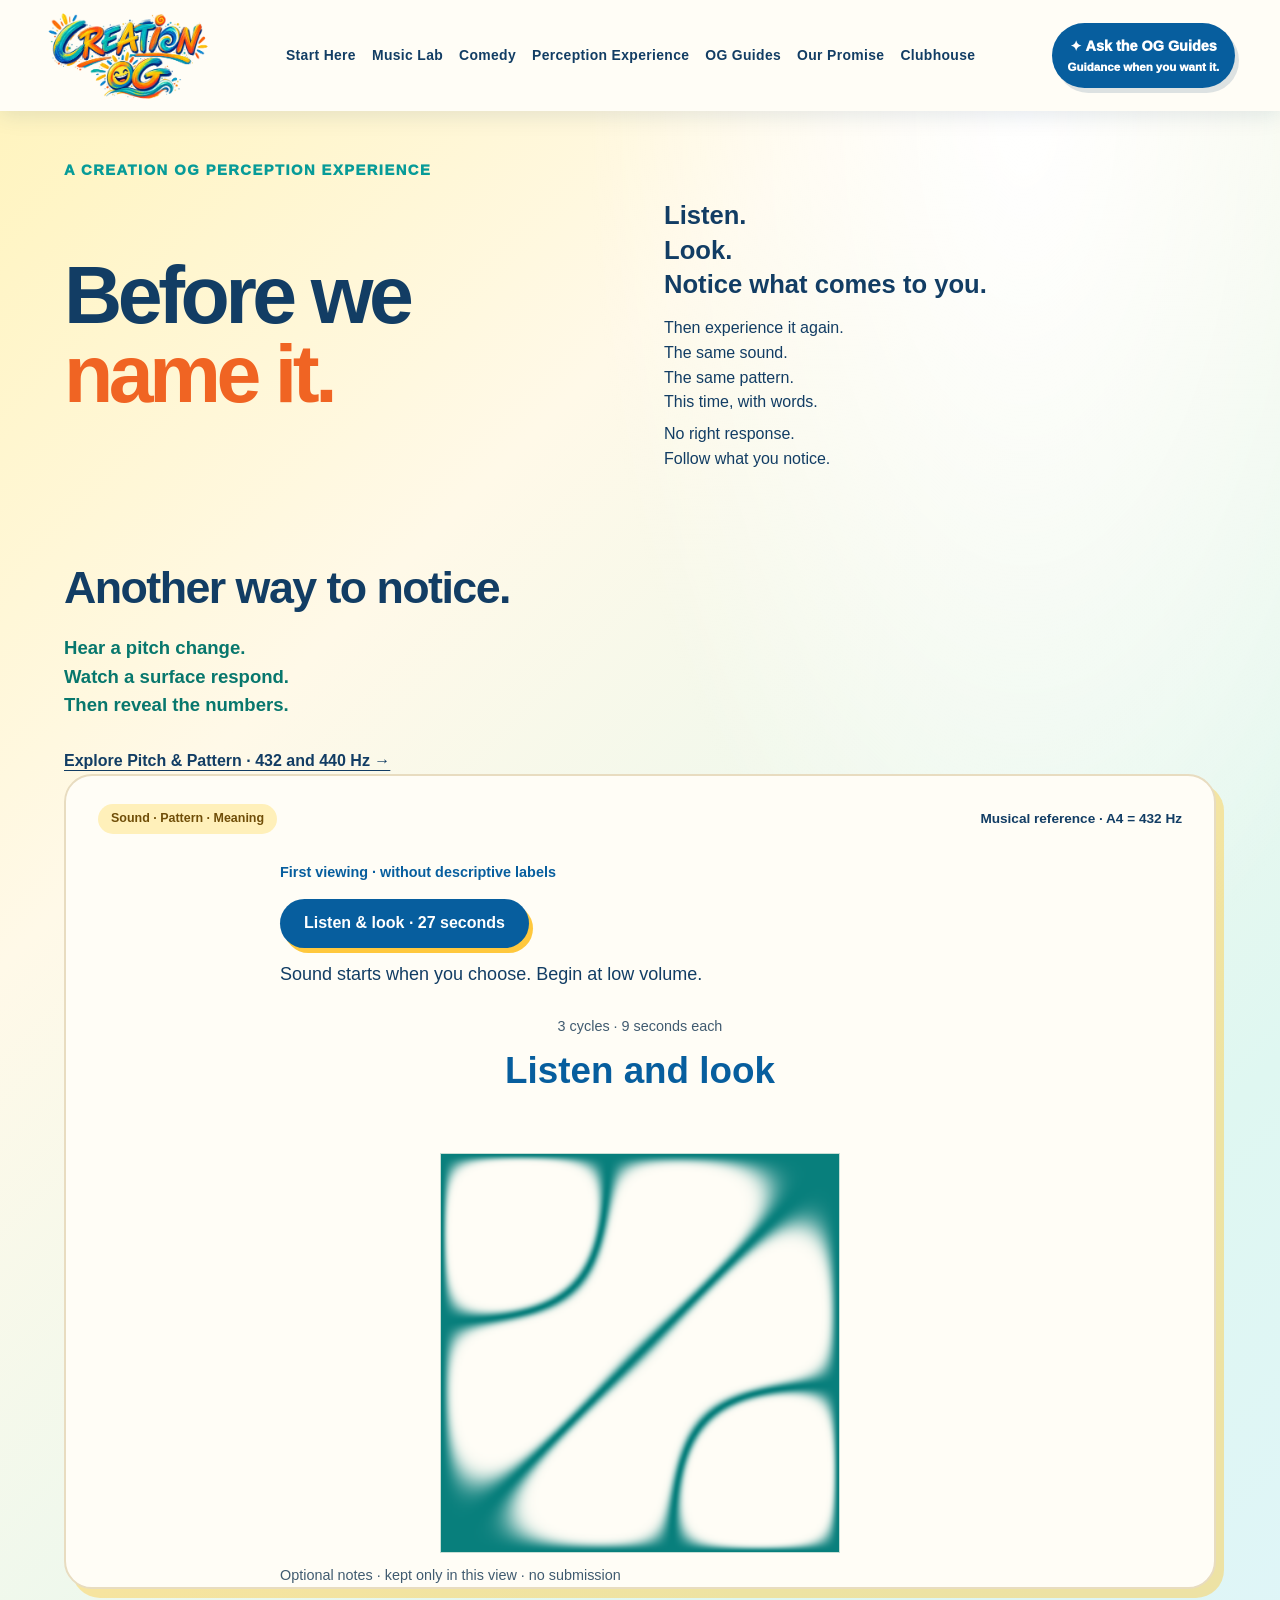
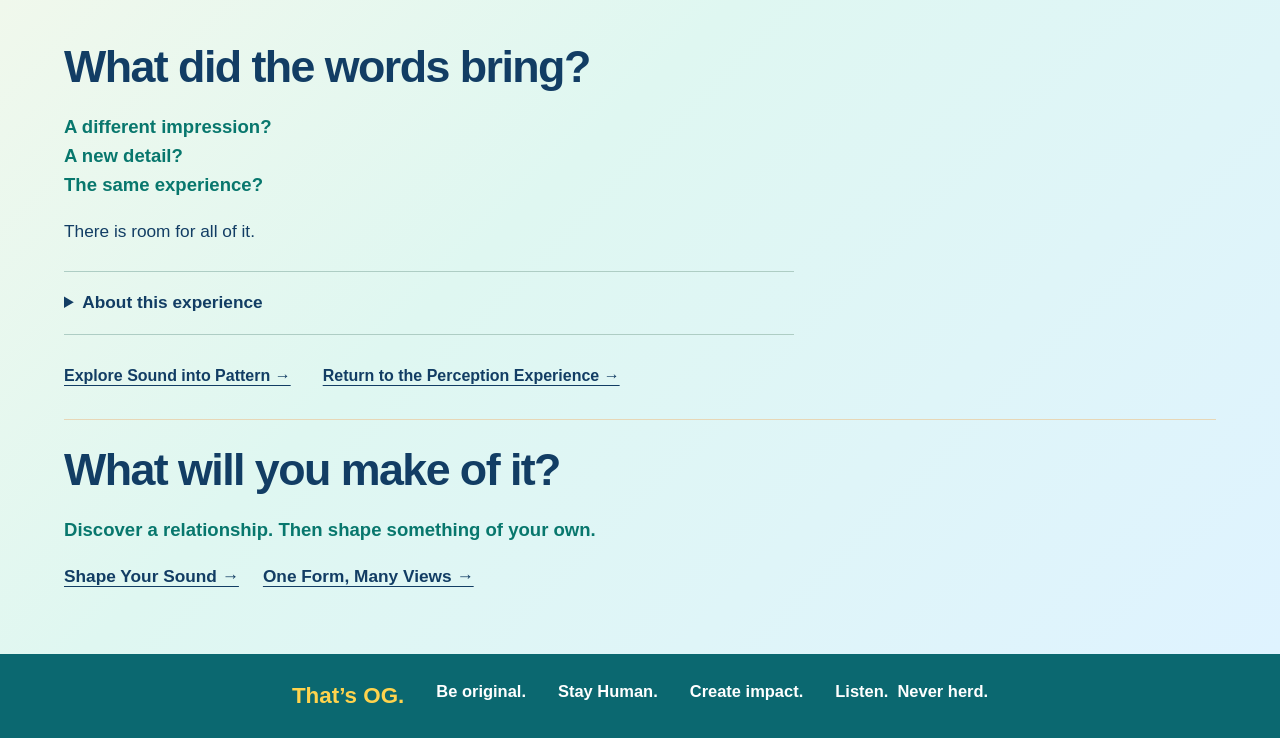
==== commit f81aa0b3: "Add Pitch and Pattern comparison with sourced concert-pitch history" ====
--- a/before-we-name-it/index.html
+++ b/before-we-name-it/index.html
@@ -20,6 +20,7 @@
 <h1 id="meaning-title">Before we <span>name it.</span></h1>
 <div class="wave-intro-copy"><p class="wave-invitation">Listen.<br>Look.<br>Notice what comes to you.</p><p class="wave-intro-note">Then experience it again.<br>The same sound.<br>The same pattern.<br>This time, with words.</p><p class="wave-intro-note">No right response.<br>Follow what you notice.</p></div>
 </section>
+<section class="wave-reflection pitch-invitation" aria-labelledby="pitch-invitation-title"><h2 id="pitch-invitation-title">Another way to notice.</h2><p>Hear a pitch change.<br>Watch a surface respond.<br>Then reveal the numbers.</p><div class="meaning-links"><a href="../pitch-and-pattern/">Explore Pitch &amp; Pattern · 432 and 440 Hz →</a></div></section>
 <section class="wave-experience meaning-experience" aria-label="Sound, pattern, and words">
 <div class="wave-heading-row"><span class="wave-badge">Sound · Pattern · Meaning</span><span class="wave-tuning">Musical reference · A4 = 432 Hz</span></div>
 <div id="before-we-name-it">
@@ -58,3 +59,4 @@
 <script src="../assets/launch-readiness.js"></script>
 </body></html>
 
+
